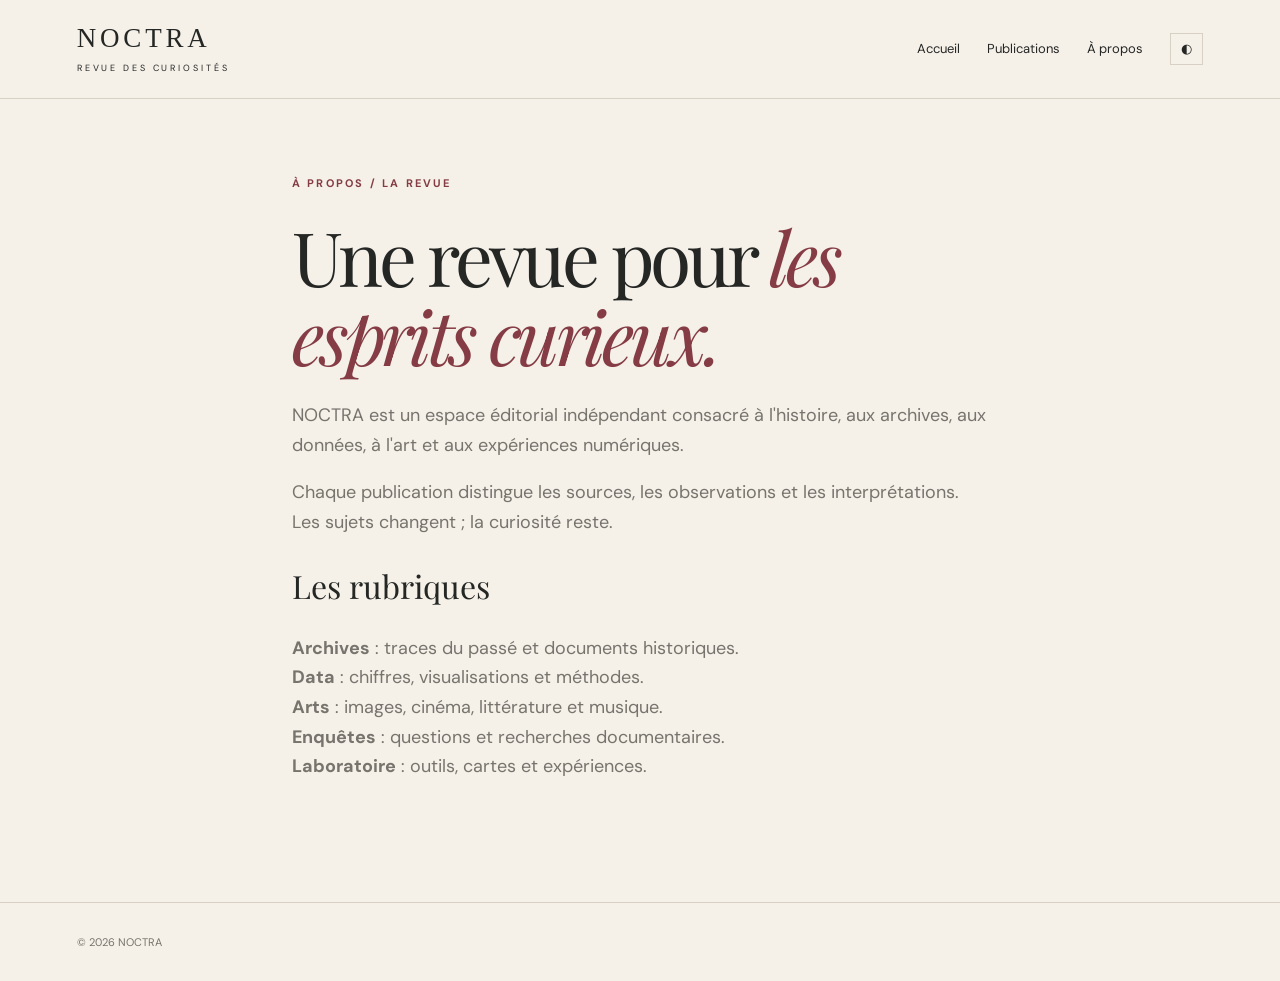
==== a-propos.html @ 2e929f40 "Add files via upload" ====
<!doctype html><html lang="fr"><head><meta charset="utf-8"><meta name="viewport" content="width=device-width,initial-scale=1"><title>À propos — NOCTRA</title><link rel="stylesheet" href="assets/css/style.css"></head><body><header class="site-header"><a class="logo" href="./">NOCTRA<span>REVUE DES CURIOSITÉS</span></a><nav><a href="./">Accueil</a><a href="articles.html">Publications</a><a href="a-propos.html">À propos</a><button id="theme" aria-label="Changer le thème">◐</button></nav></header><main class="about"><div class="eyebrow">À PROPOS / LA REVUE</div><h1>Une revue pour <em>les esprits curieux.</em></h1><p>NOCTRA est un espace éditorial indépendant consacré à l'histoire, aux archives, aux données, à l'art et aux expériences numériques.</p><p>Chaque publication distingue les sources, les observations et les interprétations. Les sujets changent ; la curiosité reste.</p><h2>Les rubriques</h2><p><b>Archives</b> : traces du passé et documents historiques.<br><b>Data</b> : chiffres, visualisations et méthodes.<br><b>Arts</b> : images, cinéma, littérature et musique.<br><b>Enquêtes</b> : questions et recherches documentaires.<br><b>Laboratoire</b> : outils, cartes et expériences.</p></main><footer>© <span id="year"></span> NOCTRA</footer><script src="assets/js/main.js"></script></body></html>
---- assets/css/style.css ----
@import url('https://fonts.googleapis.com/css2?family=DM+Sans:wght@400;500;600;700&family=Playfair+Display:ital,wght@0,400;0,600;1,400&display=swap');:root{--bg:#f5f1e9;--paper:#fcfaf6;--ink:#252725;--muted:#77746d;--accent:#853c45;--line:#d7d0c4}body.dark{--bg:#1b2022;--paper:#242a2c;--ink:#ede8df;--muted:#b0aaa0;--accent:#e3a3a9;--line:#414747}*{box-sizing:border-box}body{margin:0;background:var(--bg);color:var(--ink);font:16px/1.65 'DM Sans',sans-serif}a{color:inherit;text-decoration:none}button,input,select{font:inherit}.site-header{display:flex;align-items:center;justify-content:space-between;padding:24px max(6%,calc((100vw - 1200px)/2));border-bottom:1px solid var(--line);gap:20px}.logo{font-family:Georgia,serif;font-size:27px;letter-spacing:.14em;line-height:1.1}.logo span{display:block;font:9px 'DM Sans',sans-serif;letter-spacing:.32em;margin-top:8px}.site-header nav{display:flex;align-items:center;gap:27px;font-size:13px}.site-header button{border:1px solid var(--line);background:transparent;color:var(--ink);padding:4px 10px;cursor:pointer}.hero{max-width:1200px;margin:auto;padding:105px 6% 110px}.eyebrow,.manifesto span{font-size:11px;letter-spacing:.2em;color:var(--accent);font-weight:700}.hero h1,.listing h1,.about h1{font:clamp(52px,8vw,110px)/1.06 'Playfair Display',Georgia,serif;letter-spacing:-.055em;margin:25px 0}.hero h1 em,.listing h1 em,.about h1 em{font-weight:400;color:var(--accent)}.hero p{max-width:560px;color:var(--muted);font-size:18px}.cta{display:inline-block;margin-top:22px;border-bottom:1px solid var(--accent);padding-bottom:8px;color:var(--accent);font-size:13px;font-weight:700}.section{max-width:1200px;margin:auto;padding:0 6% 100px}.section-head{display:flex;justify-content:space-between;align-items:baseline;border-bottom:1px solid var(--line);margin-bottom:32px}.section-head h2,.about h2{font:32px 'Playfair Display',serif}.section-head a{font-size:13px;color:var(--accent)}.grid{display:grid;grid-template-columns:repeat(3,minmax(0,1fr));gap:25px}.card{background:var(--paper);border:1px solid var(--line);padding:28px;min-height:270px;display:flex;flex-direction:column}.card .category{font-size:10px;letter-spacing:.2em;color:var(--accent);text-transform:uppercase;font-weight:700}.card h3{font:27px/1.25 'Playfair Display',serif;margin:20px 0 10px}.card p{color:var(--muted);font-size:13px;margin:0}.card .meta{font-size:11px;margin-top:auto;padding-top:25px;color:var(--muted)}.card:hover{border-color:var(--accent)}.manifesto{background:var(--ink);color:var(--bg);padding:70px 10%;text-align:center}.manifesto p{font:clamp(24px,4vw,45px)/1.3 'Playfair Display',serif;max-width:850px;margin:20px auto}footer{padding:30px 6%;font-size:11px;color:var(--muted);border-top:1px solid var(--line)}.listing,.about{max-width:1200px;margin:75px auto 120px;padding:0 6%}.listing h1,.about h1{font-size:clamp(45px,6vw,75px)}.filters{display:flex;gap:15px;margin:40px 0}.filters input,.filters select{background:var(--paper);color:var(--ink);border:1px solid var(--line);padding:13px 15px}.filters input{flex:1}.about{max-width:850px}.about p{font-size:18px;color:var(--muted)}.article-wrap{max-width:820px;margin:80px auto 120px;padding:0 24px}.article-wrap h1{font:clamp(43px,6vw,75px)/1.12 'Playfair Display',serif;letter-spacing:-.04em}.article-wrap .article-meta{color:var(--accent);font-size:12px;letter-spacing:.1em;text-transform:uppercase}.article-body{font:19px/1.9 Georgia,serif}.article-body h2{font:34px/1.25 'Playfair Display',serif;margin-top:55px}.article-body a{text-decoration:underline;color:var(--accent)}.article-body img{max-width:100%;height:auto}.article-body blockquote{border-left:3px solid var(--accent);margin:35px 0;padding:0 24px;color:var(--muted)}.article-body .lead{font-size:23px}.back{display:inline-block;margin-bottom:30px;color:var(--accent);font-size:13px}@media(max-width:760px){.site-header{padding:20px 5%;align-items:flex-start;flex-direction:column}.site-header nav{gap:18px;flex-wrap:wrap}.hero{padding:70px 6%}.grid{grid-template-columns:1fr}.filters{flex-direction:column}.hero h1{font-size:58px}}
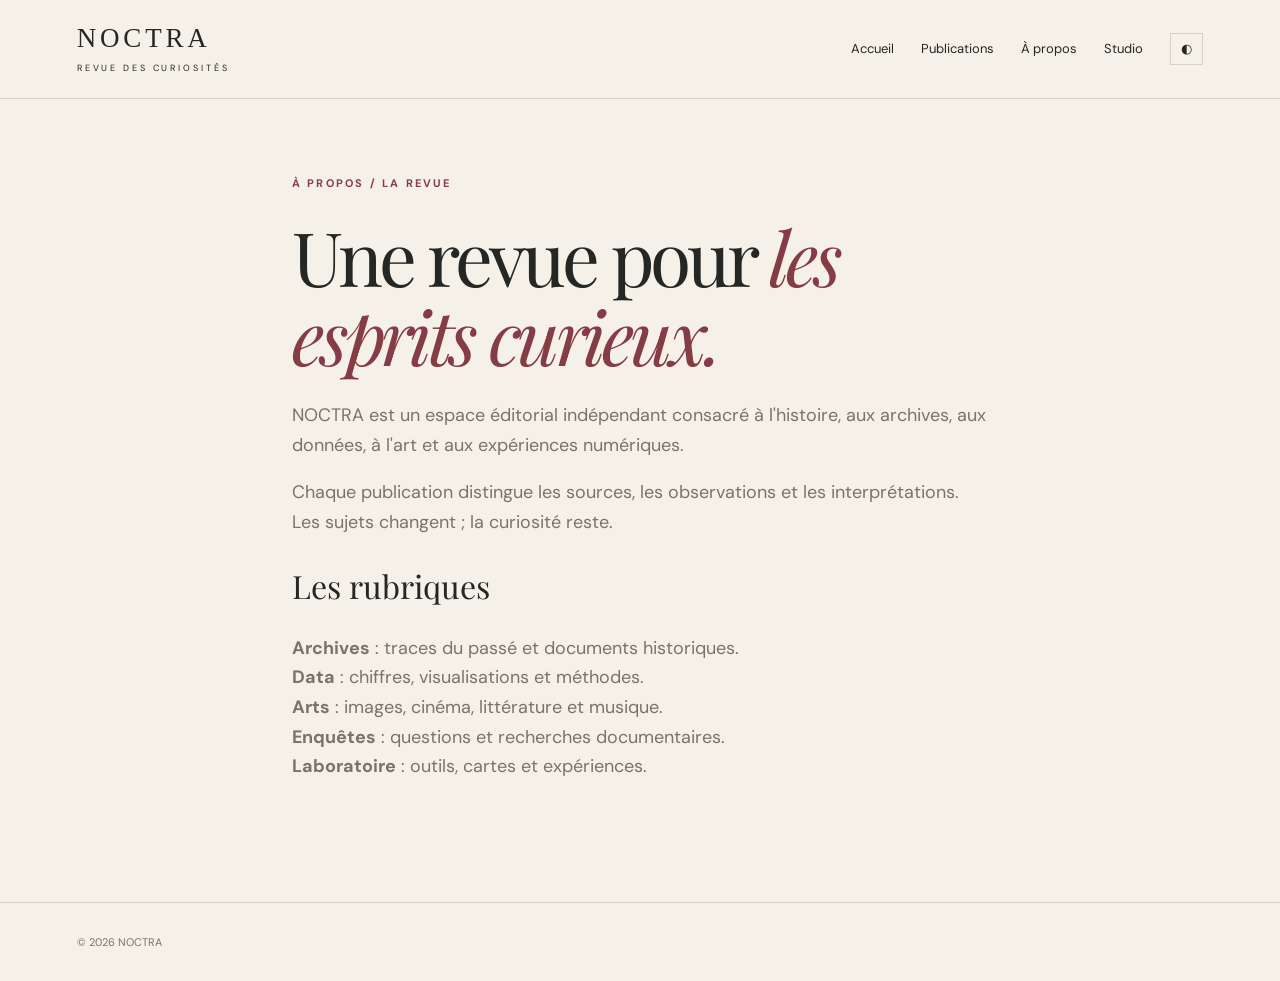
==== commit e8c823ac: "Add files via upload" ====
--- a/a-propos.html
+++ b/a-propos.html
@@ -1 +1 @@
-<!doctype html><html lang="fr"><head><meta charset="utf-8"><meta name="viewport" content="width=device-width,initial-scale=1"><title>À propos — NOCTRA</title><link rel="stylesheet" href="assets/css/style.css"></head><body><header class="site-header"><a class="logo" href="./">NOCTRA<span>REVUE DES CURIOSITÉS</span></a><nav><a href="./">Accueil</a><a href="articles.html">Publications</a><a href="a-propos.html">À propos</a><button id="theme" aria-label="Changer le thème">◐</button></nav></header><main class="about"><div class="eyebrow">À PROPOS / LA REVUE</div><h1>Une revue pour <em>les esprits curieux.</em></h1><p>NOCTRA est un espace éditorial indépendant consacré à l'histoire, aux archives, aux données, à l'art et aux expériences numériques.</p><p>Chaque publication distingue les sources, les observations et les interprétations. Les sujets changent ; la curiosité reste.</p><h2>Les rubriques</h2><p><b>Archives</b> : traces du passé et documents historiques.<br><b>Data</b> : chiffres, visualisations et méthodes.<br><b>Arts</b> : images, cinéma, littérature et musique.<br><b>Enquêtes</b> : questions et recherches documentaires.<br><b>Laboratoire</b> : outils, cartes et expériences.</p></main><footer>© <span id="year"></span> NOCTRA</footer><script src="assets/js/main.js"></script></body></html>+<!doctype html><html lang="fr"><head><meta charset="utf-8"><meta name="viewport" content="width=device-width,initial-scale=1"><title>À propos — NOCTRA</title><link rel="stylesheet" href="assets/css/style.css"></head><body><header class="site-header"><a class="logo" href="./">NOCTRA<span>REVUE DES CURIOSITÉS</span></a><nav><a href="./">Accueil</a><a href="articles.html">Publications</a><a href="a-propos.html">À propos</a><a href="studio.html">Studio</a><button id="theme" aria-label="Changer le thème">◐</button></nav></header><main class="about"><div class="eyebrow">À PROPOS / LA REVUE</div><h1>Une revue pour <em>les esprits curieux.</em></h1><p>NOCTRA est un espace éditorial indépendant consacré à l'histoire, aux archives, aux données, à l'art et aux expériences numériques.</p><p>Chaque publication distingue les sources, les observations et les interprétations. Les sujets changent ; la curiosité reste.</p><h2>Les rubriques</h2><p><b>Archives</b> : traces du passé et documents historiques.<br><b>Data</b> : chiffres, visualisations et méthodes.<br><b>Arts</b> : images, cinéma, littérature et musique.<br><b>Enquêtes</b> : questions et recherches documentaires.<br><b>Laboratoire</b> : outils, cartes et expériences.</p></main><footer>© <span id="year"></span> NOCTRA</footer><script src="assets/js/main.js"></script><script src="assets/js/config.js"></script><script src="assets/js/analytics.js"></script></body></html>
